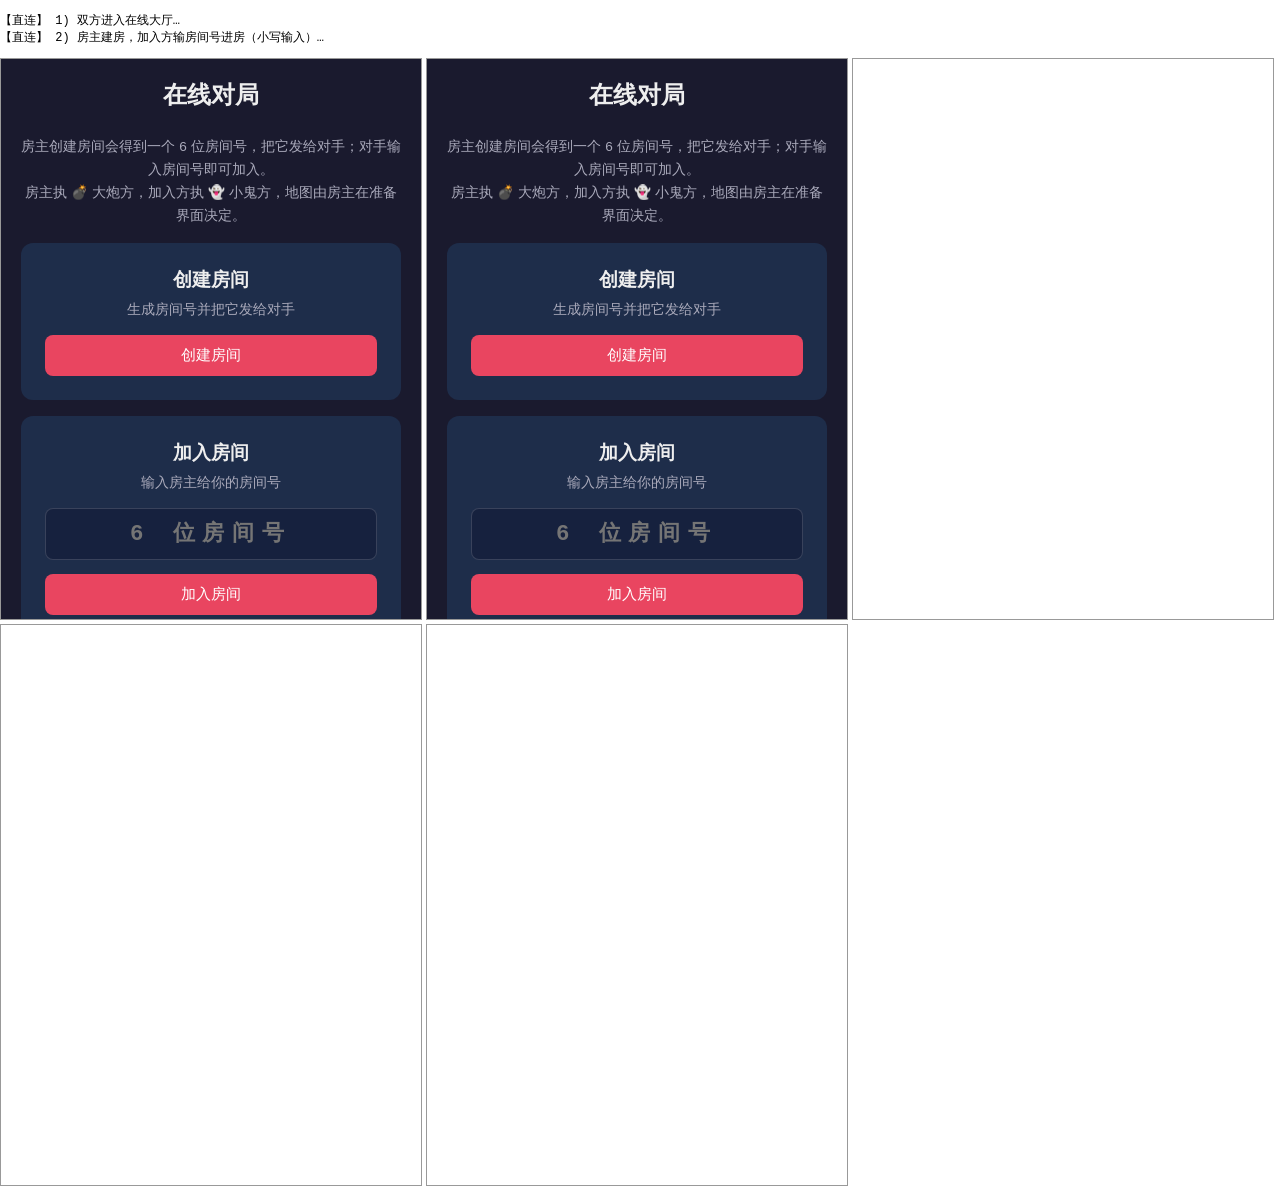
==== tests/browser/online.html @ 4be0e5d2 "联机改为"6 位房间号进房 + 直连优先/自动中继"，并新增双方准备界面 解决的问题：玩家无公网 IP，手机 5G / 校园网 / 运营商网络都在对称 NAT 后面， 纯 WebRTC 必然连不上；而" ====
<!DOCTYPE html>
<html lang="zh-CN">
<head><meta charset="UTF-8"><title>PENDING</title></head>
<body style="margin:0">
<pre id="out" style="font:12px monospace">running…</pre>
<iframe id="fa" width="420" height="560" style="border:1px solid #999"></iframe>
<iframe id="fb" width="420" height="560" style="border:1px solid #999"></iframe>
<iframe id="fd" width="420" height="560" style="border:1px solid #999"></iframe>
<iframe id="fe" width="420" height="560" style="border:1px solid #999"></iframe>
<iframe id="ff" width="420" height="560" style="border:1px solid #999"></iframe>
<script>
// 先装错误上报，保证后面的脚本即使语法出错也能被看到。
window.onerror = (msg, src, line) => {
  fetch('/progress', { method: 'POST', body: 'HARNESS ERROR: ' + msg + ' @' + line }).catch(() => {});
};
window.onunhandledrejection = (e) => {
  fetch('/progress', { method: 'POST', body: 'HARNESS REJECTION: ' + ((e.reason && e.reason.stack) || e.reason) }).catch(() => {});
};
</script>
<script>
/*
 * 用同源 iframe 各加载一份真实 index.html，跑完整的联机流程：
 *   在线大厅 → 房主建房(6 位房间号) → 加入方输房间号(故意小写) → 双方准备界面
 *   → 房主选地图开局 → 双方走子同步 → 非当前回合防护 → 两条重开路径
 *   → 第三人抢同一房间号被拒（且不影响房内对局）
 *   → 再跑一遍强制中继模式(?transport=relay) → 本地/人机冒烟
 *
 * iframe 里的 MQTT 指向 run.mjs 自带的本地 broker，所以 E2E 不依赖公网。
 * 注意：app.js 里 gameState / playerSide / room 等是 let/const 全局词法绑定，不是 window 属性，
 * 所以跨文档读取必须走 iframe 自己的 eval。
 */
const log = [];
const out = document.getElementById('out');
const say = (m) => {
  log.push(m);
  out.textContent = log.join('\n');
  fetch('/progress', { method: 'POST', body: m }).catch(() => {});
};
const wait = (ms) => new Promise(r => setTimeout(r, ms));

const G = (win, expr) => win.eval(expr);
const boardOf = (win) => JSON.stringify(G(win, 'gameState.board'));
const turnOf = (win) => G(win, 'gameState.currentTurn');
const cell = (doc, r, c) => doc.querySelector(`#game-board .board-cell[data-r="${r}"][data-c="${c}"]`);
const isActive = (doc, id) => doc.getElementById(id).classList.contains('active');

// run.mjs 起的内置 broker 就在同一个临时服务器上。
// 加 ?public=1 则不注入 broker，改走 app 里内置的公共 broker 列表（用来验证真实链路）。
const BROKER = 'ws://' + location.host + '/mqtt';
const USE_PUBLIC_BROKERS = new URLSearchParams(location.search).has('public');
const BROKER_QUERY = USE_PUBLIC_BROKERS ? '' : 'brokers=' + encodeURIComponent(BROKER);
const CODE_RE = /^[ABCDEFGHJKMNPQRSTUVWXYZ23456789]{6}$/;

function report(ok, detail) {
  document.title = ok ? 'E2E-PASS' : 'E2E-FAIL';
  say((ok ? 'PASS: ' : 'FAIL: ') + detail);
  fetch('/result', { method: 'POST', body: JSON.stringify({ ok, detail, log }) }).catch(() => {});
}

async function ready(frame) {
  for (let i = 0; i < 240; i++) {
    const win = frame.contentWindow;
    const doc = frame.contentDocument;
    if (doc && doc.readyState === 'complete' && typeof win.enterOnline === 'function' && win.CannonRoom) {
      if (win.eval('typeof GameState') === 'function' && win.eval('typeof PRESET_MAPS') === 'object') {
        // 在 iframe 自己的 realm 里收集错误：内联 onclick 里被吞掉的 async 抛错必须能看见。
        // 同时把 alert/confirm 换成不阻塞的替身，避免无头浏览器卡在弹窗上。
        win.eval(`
          window.__errs = [];
          window.__alerts = [];
          window.alert = (m) => window.__alerts.push(String(m));
          window.confirm = () => true;
          window.addEventListener('error', (e) => window.__errs.push('error: ' + e.message));
          window.addEventListener('unhandledrejection', (e) =>
            window.__errs.push('rejection: ' + ((e.reason && e.reason.stack) || e.reason)));
        `);
        return;
      }
    }
    await wait(50);
  }
  throw new Error('iframe 未能加载出 app.js');
}

async function until(predicate, ms, label) {
  const end = Date.now() + ms;
  let i = 0;
  while (Date.now() < end) {
    let ok = false;
    try { ok = predicate(); } catch { ok = false; }
    if (ok) return;
    if (++i % 25 === 0) fetch('/progress', { method: 'POST', body: '   …仍在等待: ' + label }).catch(() => {});
    await wait(100);
  }
  throw new Error('超时: ' + label);
}

// 心跳：用来区分"父页面定时器卡住"和"某个步骤在正常等待"。
let beat = 0;
setInterval(() => {
  beat++;
  fetch('/progress', { method: 'POST', body: 'heartbeat #' + beat + ' (' + beat * 2 + 's)' }).catch(() => {});
}, 2000);

async function loadFrame(frame, query) {
  frame.src = '/index.html?' + query;
  await ready(frame);
}

async function enterOnline(frame) {
  const doc = frame.contentDocument;
  doc.querySelector('#screen-menu .menu-btn[onclick="enterOnline()"]').click();
  await until(() => isActive(doc, 'screen-online-lobby'), 5000, '进入在线大厅');
}

/** 房主建房 → 加入方用小写房间号进房 → 双方进准备界面，返回房间号。 */
async function hostAndJoin(frameA, frameB) {
  const docA = frameA.contentDocument;
  const docB = frameB.contentDocument;

  docA.querySelector('#screen-online-lobby button[onclick="createRoom()"]').click();
  await until(() => CODE_RE.test(docA.getElementById('room-code-display').textContent.trim()),
    30000, '房主生成房间号');
  const code = docA.getElementById('room-code-display').textContent.trim();

  if (docA.getElementById('lobby-actions').style.display !== 'none') throw new Error('房主端未隐藏入口按钮');
  if (docA.getElementById('room-panel').style.display !== 'block') throw new Error('房主端未显示房间号面板');
  if (G(frameA.contentWindow, 'room.code') !== code) throw new Error('房间号与 room 状态不一致');

  docB.getElementById('room-code-input').value = code.toLowerCase();   // 验证房间号归一化
  docB.querySelector('#screen-online-lobby button[onclick="joinRoom()"]').click();

  await until(() => isActive(docA, 'screen-online-ready') && isActive(docB, 'screen-online-ready'),
    45000, '双方进入准备界面');
  return code;
}

/** 从真实局面里挑一个"有合法走法"的棋子，返回 {fromR,fromC,toR,toC}。 */
function pickMove(win, side) {
  return JSON.parse(G(win, `JSON.stringify((function () {
    for (const p of gameState.getAllPiecesForSide(${side})) {
      gameState.selectPiece(p.r, p.c);
      const moves = gameState.validMoves.slice();
      gameState.deselectPiece();
      if (moves.length) return { fromR: p.r, fromC: p.c, toR: moves[0].r, toC: moves[0].c };
    }
    return null;
  })())`));
}

async function playRound(frameA, frameB, mode, label) {
  const docA = frameA.contentDocument;
  const docB = frameB.contentDocument;
  const CA = frameA.contentWindow;
  const CB = frameB.contentWindow;

  say(label + ' 1) 双方进入在线大厅…');
  await enterOnline(frameA);
  await enterOnline(frameB);

  say(label + ' 2) 房主建房，加入方输房间号进房（小写输入）…');
  const code = await hostAndJoin(frameA, frameB);
  say('   房间号 ' + code + '，双方已进入准备界面');

  say(label + ' 3) 校验角色、界面可见性、连接方式…');
  if (G(CA, 'playerSide') !== 1) throw new Error(label + ' 房主应为大炮方，实为 ' + G(CA, 'playerSide'));
  if (G(CB, 'playerSide') !== 2) throw new Error(label + ' 加入方应为小鬼方，实为 ' + G(CB, 'playerSide'));
  if (G(CA, 'room.transport') !== mode) throw new Error(label + ' 房主连接方式应为 ' + mode);
  if (G(CB, 'room.transport') !== mode) throw new Error(label + ' 加入方连接方式应为 ' + mode);

  const expectText = mode === 'p2p' ? '直连模式' : '中转模式';
  for (const [doc, who] of [[docA, '房主'], [docB, '加入方']]) {
    const meta = doc.getElementById('ready-meta').textContent;
    if (meta.indexOf(expectText) === -1) throw new Error(label + ' ' + who + ' 准备界面未显示「' + expectText + '」: ' + meta);
    if (meta.indexOf(code) === -1) throw new Error(label + ' ' + who + ' 准备界面未显示房间号: ' + meta);
  }
  if (docA.getElementById('ready-host-panel').style.display === 'none') throw new Error(label + ' 房主端未显示地图设置');
  if (docB.getElementById('ready-host-panel').style.display !== 'none') throw new Error(label + ' 加入方不该看到地图设置');
  if (docB.getElementById('ready-start-btn').style.display !== 'none') throw new Error(label + ' 加入方不该看到开始按钮');
  say('   房主=大炮方可改地图，加入方=小鬼方只能等待，连接方式 ' + expectText);

  say(label + ' 4) 房主在准备界面选第 2 张地图并开局…');
  const presetBtns = docA.querySelectorAll('#preset-maps-online .preset-map-btn');
  if (presetBtns.length !== G(CA, 'PRESET_MAPS.length')) {
    throw new Error(label + ' 准备界面预设地图数量不对: ' + presetBtns.length);
  }
  presetBtns[1].click();
  const preset1 = G(CA, 'JSON.stringify(presetToInitial(PRESET_MAPS[1]).board)');
  if (docA.getElementById('board-width-online').value !== String(G(CA, 'PRESET_MAPS[1].width'))) {
    throw new Error(label + ' 选地图后宽度输入框没跟着变');
  }
  docA.getElementById('ready-start-btn').click();

  await until(() => isActive(docA, 'screen-game') && isActive(docB, 'screen-game'), 20000, '双方进入棋盘');
  if (boardOf(CA) !== boardOf(CB)) throw new Error(label + ' 初始棋盘两端不一致');
  if (boardOf(CA) !== preset1) throw new Error(label + ' 开局棋盘不是房主选的那张地图');
  if (G(CA, 'gameMode') !== 'online' || G(CB, 'gameMode') !== 'online') throw new Error(label + ' gameMode 不是 online');
  say('   双方开局棋盘一致，且等于房主选的地图 (' + G(CA, 'gameState.width') + '×' + G(CA, 'gameState.height') +
    ' / 大炮 ' + G(CA, 'gameState.countCannons()') + ' / 小鬼 ' + G(CA, 'gameState.countGhosts()') + ')');

  say(label + ' 5) 房主在真实棋盘上走一手…');
  const cannonMove = pickMove(CA, 1);
  if (!cannonMove) throw new Error(label + ' 找不到可走的大炮');
  const beforeCannon = boardOf(CA);
  cell(docA, cannonMove.fromR, cannonMove.fromC).click();
  if (!G(CA, 'gameState.selectedPiece')) throw new Error(label + ' 点击己方大炮未选中');
  cell(docA, cannonMove.toR, cannonMove.toC).click();
  await until(() => G(CA, `gameState.getPiece(${cannonMove.toR},${cannonMove.toC})`) === 1 &&
    G(CB, `gameState.getPiece(${cannonMove.toR},${cannonMove.toC})`) === 1 &&
    boardOf(CA) === boardOf(CB) && turnOf(CA) === 2 && turnOf(CB) === 2,
    20000, '房主走子同步到加入方');
  if (boardOf(CA) === beforeCannon) throw new Error(label + ' 房主本地棋盘没有变化');
  if (docB.getElementById('turn-text').textContent.indexOf('小鬼') === -1) {
    throw new Error(label + ' 加入方回合提示未更新: ' + docB.getElementById('turn-text').textContent);
  }
  say('   加入方已重放该手，轮次交给小鬼方');

  say(label + ' 6) 加入方在真实棋盘上走一手小鬼…');
  const ghostMove = pickMove(CB, 2);
  if (!ghostMove) throw new Error(label + ' 找不到可走的小鬼');
  cell(docB, ghostMove.fromR, ghostMove.fromC).click();
  if (!G(CB, 'gameState.selectedPiece')) throw new Error(label + ' 加入方点击小鬼未选中');
  cell(docB, ghostMove.toR, ghostMove.toC).click();
  await until(() => G(CB, `gameState.getPiece(${ghostMove.toR},${ghostMove.toC})`) === 2 &&
    G(CA, `gameState.getPiece(${ghostMove.toR},${ghostMove.toC})`) === 2 &&
    boardOf(CA) === boardOf(CB) && turnOf(CA) === 1 && turnOf(CB) === 1,
    20000, '加入方走子同步到房主');
  if (docA.getElementById('turn-text').textContent.indexOf('大炮') === -1) {
    throw new Error(label + ' 房主回合提示未更新: ' + docA.getElementById('turn-text').textContent);
  }
  say('   房主已重放该手，轮次交回大炮方');

  say(label + ' 7) 校验两端规则一致 + 非当前回合点不动对方棋子…');
  const capsExpr = 'gameState.getAllPiecesForSide(1).map(p => gameState.getCaptureMoves(p.r, p.c).length).join(",")';
  if (G(CA, capsExpr) !== G(CB, capsExpr)) throw new Error(label + ' 两端可用吃子数不一致');

  const ghostPiece = JSON.parse(G(CA, 'JSON.stringify(gameState.getAllPiecesForSide(2)[0])'));
  const beforeWrongTurn = boardOf(CB);
  cell(docB, ghostPiece.r, ghostPiece.c).click();   // 轮到房主，加入方不该能选中自己的小鬼
  if (G(CB, 'gameState.selectedPiece')) throw new Error(label + ' 非当前回合仍能选中棋子');
  if (boardOf(CB) !== beforeWrongTurn) throw new Error(label + ' 非当前回合的点击改变了棋盘');
  say('   两端吃子数一致，非当前回合点击被正确忽略');

  return { code, preset1 };
}

(async () => {
  const runtimeErrors = [];
  try {
    const A = document.getElementById('fa');
    const B = document.getElementById('fb');
    const D = document.getElementById('fd');
    const E = document.getElementById('fe');
    const F = document.getElementById('ff');

    // ---------- 直连模式 ----------
    await loadFrame(A, BROKER_QUERY);
    await loadFrame(B, BROKER_QUERY);
    const round1 = await playRound(A, B, 'p2p', '【直连】');

    // ---------- 重开的两条路径 ----------
    const docA = A.contentDocument;
    const docB = B.contentDocument;
    const CA = A.contentWindow;
    const CB = B.contentWindow;

    say('【直连】 8) 加入方点「再来一局」，房主应重置双方棋盘…');
    const initial = round1.preset1;
    G(CB, 'restartGame()');
    await until(() => boardOf(CA) === boardOf(CB) && boardOf(CA) === initial && turnOf(CA) === 1 && turnOf(CB) === 1,
      20000, '加入方请求重开同步');
    say('   双方已重置为房主选的初始局面（restartRequest → start 路径）');

    say('【直连】 9) 房主先走一手，再点「再来一局」…');
    const advance = pickMove(CA, 1);
    cell(docA, advance.fromR, advance.fromC).click();
    cell(docA, advance.toR, advance.toC).click();
    await until(() => boardOf(CA) === boardOf(CB) && turnOf(CA) === 2, 20000, '重开前先走一手');
    G(CA, 'restartGame()');
    await until(() => boardOf(CA) === boardOf(CB) && boardOf(CA) === initial && turnOf(CA) === 1, 20000, '房主直接重开同步');
    say('   双方已重置（房主直发 start 路径）');

    say('【直连】 10) 第三个页面抢同一房间号，应被拒绝且不影响房内对局…');
    await loadFrame(F, BROKER_QUERY);
    await enterOnline(F);
    const docF = F.contentDocument;
    const CF = F.contentWindow;
    docF.getElementById('room-code-input').value = round1.code;
    docF.querySelector('#screen-online-lobby button[onclick="joinRoom()"]').click();
    await until(() => G(CF, '__alerts').some((m) => m.indexOf('已经有对手') !== -1), 20000, '第三人被拒绝');
    if (G(CF, 'room') !== null) throw new Error('第三人被拒后没有清理房间状态');
    await wait(500);
    if (!isActive(docA, 'screen-game') || !isActive(docB, 'screen-game')) throw new Error('房内对局被第三人影响');
    if (boardOf(CA) !== boardOf(CB)) throw new Error('房内对局因此不同步');
    say('   第三人收到「已经有对手了」，房内对局不受影响');

    // ---------- 强制中继模式 ----------
    const relayQuery = (BROKER_QUERY ? BROKER_QUERY + '&' : '') + 'transport=relay';
    await loadFrame(D, relayQuery);
    await loadFrame(E, relayQuery);
    await playRound(D, E, 'relay', '【中继】');

    // ---------- 本地 / 人机冒烟 ----------
    say('【本地/人机】 11) 冒烟测试…');
    F.contentWindow.eval('leaveOnline()');
    await until(() => isActive(docF, 'screen-menu'), 5000, '返回主菜单');

    docF.querySelector('#screen-menu .menu-btn[onclick*="local-setup"]').click();
    docF.querySelector('#screen-local-setup .start-btn').click();
    await until(() => isActive(docF, 'screen-game') && G(CF, 'gameState'), 8000, '本地对局开局');
    const localMove = pickMove(CF, 1);
    cell(docF, localMove.fromR, localMove.fromC).click();
    cell(docF, localMove.toR, localMove.toC).click();
    if (G(CF, 'gameState.currentTurn') !== 2) throw new Error('本地对局走子后轮次不对: ' + G(CF, 'gameState.currentTurn'));
    say('   本地对局可开局、可走子');

    docF.querySelector('#screen-menu .menu-btn[onclick*="ai-setup"]').click();
    docF.querySelector('#screen-ai-setup .start-btn').click();
    await until(() => isActive(docF, 'screen-game') && G(CF, 'gameState.countCannons()') > 0, 8000, '人机对局开局');
    say('   人机对局可开局（大炮 ' + G(CF, 'gameState.countCannons()') + ' 门 / 小鬼 ' + G(CF, 'gameState.countGhosts()') + ' 只）');

    say('12) 收集各页面里被吞掉的异常…');
    if (runtimeErrors.length) throw new Error('页面运行时报错: ' + runtimeErrors.join(' | '));
    for (const [frame, who] of [[A, '直连房主'], [B, '直连加入方'], [D, '中继房主'], [E, '中继加入方'], [F, '本地/人机']]) {
      const errs = G(frame.contentWindow, 'window.__errs.join(" | ")');
      if (errs) throw new Error(who + ' 页面内异常: ' + errs);
    }

    report(true, '完整联机流程通过：房间号 ' + round1.code +
      ' → 双方准备界面 → 房主选地图开局 → 双方走子一致（直连模式 + 强制中继模式各一遍）');
  } catch (e) {
    // 失败时把各 iframe 里被吞掉的 alert / 异常一起带出来，否则只能看到一句"超时"。
    let extra = '';
    for (const [id, who] of [['fa', '页A'], ['fb', '页B'], ['fd', '页D'], ['fe', '页E'], ['ff', '页F']]) {
      try {
        const win = document.getElementById(id).contentWindow;
        const alerts = win.__alerts || [];
        const errs = win.__errs || [];
        if (alerts.length) extra += '\n' + who + ' alert: ' + alerts.join(' | ');
        if (errs.length) extra += '\n' + who + ' err: ' + errs.join(' | ');
        extra += '\n' + who + ' state: screen=' + win.eval('currentScreen') +
          ' room=' + win.eval('room ? room.transport || "未定" : "无"');
      } catch { /* 该页还没起来 */ }
    }
    report(false, ((e && e.stack) || String(e)) + extra);
  }
})();
</script>
</body>
</html>
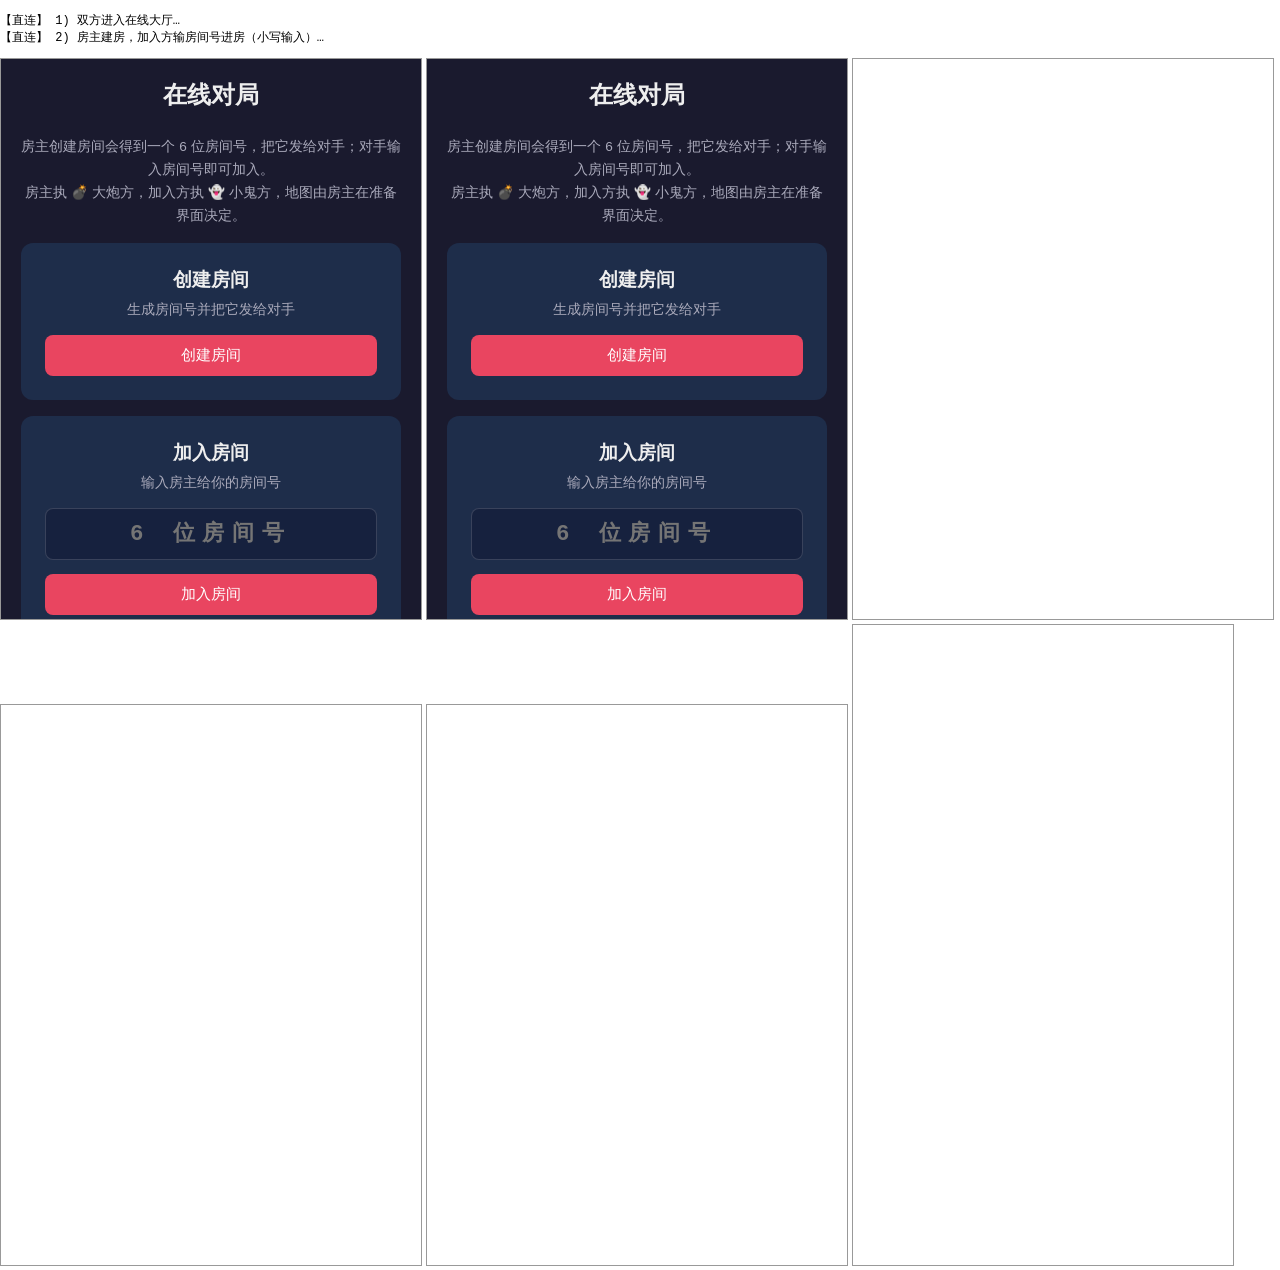
==== commit 1eee1e50: "修复手机端棋子错位、房主可选边、对手离开后可重进，并重做人机难度 1. 手机端棋子对不上棋盘交点：棋盘是 flex 子项、画布是 width:100%、格子是按 px 绝对    定位的，可用宽度不够" ====
--- a/tests/browser/online.html
+++ b/tests/browser/online.html
@@ -8,6 +8,8 @@
 <iframe id="fd" width="420" height="560" style="border:1px solid #999"></iframe>
 <iframe id="fe" width="420" height="560" style="border:1px solid #999"></iframe>
 <iframe id="ff" width="420" height="560" style="border:1px solid #999"></iframe>
+<!-- 手机宽度：用来复现/防回归"棋盘被压扁导致棋子对不上交点" -->
+<iframe id="fm" width="380" height="640" style="border:1px solid #999"></iframe>
 <script>
 // 先装错误上报，保证后面的脚本即使语法出错也能被看到。
 window.onerror = (msg, src, line) => {
@@ -107,6 +109,75 @@
   await ready(frame);
 }
 
+/**
+ * 量"棋子有没有对准网格交点"。
+ *
+ * 网格是画在 canvas 上的，交点在画布坐标系的 (c*cs+cs/2, r*cs+cs/2)；
+ * 格子是按 px 绝对定位的 DOM。两者只有在"画布 CSS 尺寸 == 棋盘尺寸"时才重合 ——
+ * 一旦棋盘被 flex 压缩，画布会跟着缩放而格子不会，棋子就会越靠边越偏。
+ * 所以这里同时检查：棋盘没被压缩、画布与棋盘同尺寸、画布位图按 DPR 放大、以及
+ * 每个格子中心与它对应交点的实际偏差。
+ */
+function measureAlignment(win, doc, boardId, w, h) {
+  const board = doc.getElementById(boardId);
+  const canvas = board.querySelector('.board-canvas');
+  const boardRect = board.getBoundingClientRect();
+  const canvasRect = canvas.getBoundingClientRect();
+  const cs = win.eval('cellSize');
+  const dpr = win.devicePixelRatio || 1;
+  // 画布位图是 DPR 放大过的，换算回它的 CSS 像素坐标系才能算比例
+  const scaleX = canvasRect.width / (canvas.width / dpr);
+  const scaleY = canvasRect.height / (canvas.height / dpr);
+
+  let maxDeviation = 0;
+  let checked = 0;
+  for (const cell of board.querySelectorAll('.board-cell')) {
+    const r = Number(cell.dataset.r);
+    const c = Number(cell.dataset.c);
+    const rect = cell.getBoundingClientRect();
+    const expectedX = canvasRect.left + (c * cs + cs / 2) * scaleX;
+    const expectedY = canvasRect.top + (r * cs + cs / 2) * scaleY;
+    maxDeviation = Math.max(
+      maxDeviation,
+      Math.abs(rect.left + rect.width / 2 - expectedX),
+      Math.abs(rect.top + rect.height / 2 - expectedY)
+    );
+    checked++;
+  }
+
+  return {
+    checked,
+    expectedCount: w * h,
+    cellSize: cs,
+    dpr,
+    boardWidth: boardRect.width,
+    expectedBoardWidth: w * cs,
+    canvasWidth: canvasRect.width,
+    canvasBitmapWidth: canvas.width,
+    maxDeviation
+  };
+}
+
+function assertAligned(align, label) {
+  if (align.checked !== align.expectedCount) {
+    throw new Error(label + ' 格子数不对: ' + align.checked + ' / ' + align.expectedCount);
+  }
+  if (Math.abs(align.boardWidth - align.expectedBoardWidth) > 0.5) {
+    throw new Error(label + ' 棋盘被压缩了：实际 ' + align.boardWidth + 'px，应为 ' +
+      align.expectedBoardWidth + 'px（画布会跟着缩放、格子不会，于是棋子与网格错开）');
+  }
+  if (Math.abs(align.canvasWidth - align.boardWidth) > 0.5) {
+    throw new Error(label + ' 画布尺寸与棋盘不一致：画布 ' + align.canvasWidth + 'px，棋盘 ' + align.boardWidth + 'px');
+  }
+  if (Math.abs(align.canvasBitmapWidth - align.expectedBoardWidth * align.dpr) > 1) {
+    throw new Error(label + ' 画布位图没有按 DPR 放大：' + align.canvasBitmapWidth + 'px，应为 ' +
+      (align.expectedBoardWidth * align.dpr) + 'px（高分屏上网格会糊）');
+  }
+  if (align.maxDeviation > 0.75) {
+    throw new Error(label + ' 棋子与网格交点错位：最大偏差 ' + align.maxDeviation.toFixed(3) + 'px');
+  }
+}
+
 async function enterOnline(frame) {
   const doc = frame.contentDocument;
   doc.querySelector('#screen-menu .menu-btn[onclick="enterOnline()"]').click();
@@ -148,7 +219,8 @@
   })())`));
 }
 
-async function playRound(frameA, frameB, mode, label) {
+/** hostSide: 'cannon'（默认，房主执大炮）或 'ghost'（房主执小鬼，用来验证换边同步）。 */
+async function playRound(frameA, frameB, mode, label, hostSide = 'cannon') {
   const docA = frameA.contentDocument;
   const docB = frameB.contentDocument;
   const CA = frameA.contentWindow;
@@ -162,9 +234,28 @@
   const code = await hostAndJoin(frameA, frameB);
   say('   房间号 ' + code + '，双方已进入准备界面');
 
+  if (hostSide === 'ghost') {
+    say(label + ' 2.5) 房主改执小鬼方，加入方应自动换成大炮方…');
+    docA.querySelector('#side-select .side-btn[data-side="ghost"]').click();
+    await until(() => G(CA, 'playerSide') === 2 && G(CB, 'playerSide') === 1, 10000, '加入方收到换边');
+    if (docA.getElementById('ready-role').textContent.indexOf('小鬼') === -1) {
+      throw new Error(label + ' 房主准备界面没显示小鬼方: ' + docA.getElementById('ready-role').textContent);
+    }
+    if (docB.getElementById('ready-role').textContent.indexOf('大炮') === -1) {
+      throw new Error(label + ' 加入方准备界面没跟着换成大炮方: ' + docB.getElementById('ready-role').textContent);
+    }
+    const selected = docA.querySelector('#side-select .side-btn.selected');
+    if (!selected || selected.dataset.side !== 'ghost') throw new Error(label + ' 房主选边的选中态不对');
+    say('   房主=小鬼方，加入方=大炮方（换边已同步）');
+  }
+
   say(label + ' 3) 校验角色、界面可见性、连接方式…');
-  if (G(CA, 'playerSide') !== 1) throw new Error(label + ' 房主应为大炮方，实为 ' + G(CA, 'playerSide'));
-  if (G(CB, 'playerSide') !== 2) throw new Error(label + ' 加入方应为小鬼方，实为 ' + G(CB, 'playerSide'));
+  if (G(CA, 'playerSide') !== (hostSide === 'ghost' ? 2 : 1)) {
+    throw new Error(label + ' 房主执子方不对，实为 ' + G(CA, 'playerSide'));
+  }
+  if (G(CB, 'playerSide') !== (hostSide === 'ghost' ? 1 : 2)) {
+    throw new Error(label + ' 加入方执子方不对，实为 ' + G(CB, 'playerSide'));
+  }
   if (G(CA, 'room.transport') !== mode) throw new Error(label + ' 房主连接方式应为 ' + mode);
   if (G(CB, 'room.transport') !== mode) throw new Error(label + ' 加入方连接方式应为 ' + mode);
 
@@ -177,7 +268,7 @@
   if (docA.getElementById('ready-host-panel').style.display === 'none') throw new Error(label + ' 房主端未显示地图设置');
   if (docB.getElementById('ready-host-panel').style.display !== 'none') throw new Error(label + ' 加入方不该看到地图设置');
   if (docB.getElementById('ready-start-btn').style.display !== 'none') throw new Error(label + ' 加入方不该看到开始按钮');
-  say('   房主=大炮方可改地图，加入方=小鬼方只能等待，连接方式 ' + expectText);
+  say('   房主可改地图和站位，加入方只能等待，连接方式 ' + expectText);
 
   say(label + ' 4) 房主在准备界面选第 2 张地图并开局…');
   const presetBtns = docA.querySelectorAll('#preset-maps-online .preset-map-btn');
@@ -195,53 +286,110 @@
   if (boardOf(CA) !== boardOf(CB)) throw new Error(label + ' 初始棋盘两端不一致');
   if (boardOf(CA) !== preset1) throw new Error(label + ' 开局棋盘不是房主选的那张地图');
   if (G(CA, 'gameMode') !== 'online' || G(CB, 'gameMode') !== 'online') throw new Error(label + ' gameMode 不是 online');
+  if (G(CA, 'playerSide') !== (hostSide === 'ghost' ? 2 : 1) || G(CB, 'playerSide') !== (hostSide === 'ghost' ? 1 : 2)) {
+    throw new Error(label + ' 开局后的执子方与准备界面不一致');
+  }
   say('   双方开局棋盘一致，且等于房主选的地图 (' + G(CA, 'gameState.width') + '×' + G(CA, 'gameState.height') +
     ' / 大炮 ' + G(CA, 'gameState.countCannons()') + ' / 小鬼 ' + G(CA, 'gameState.countGhosts()') + ')');
 
-  say(label + ' 5) 房主在真实棋盘上走一手…');
-  const cannonMove = pickMove(CA, 1);
+  // 谁执大炮谁先走，跟房主选边无关，所以这里按 playerSide 找出双方，而不是写死房主。
+  const cannonWin = G(CA, 'playerSide') === 1 ? CA : CB;
+  const cannonDoc = cannonWin === CA ? docA : docB;
+  const ghostWin = cannonWin === CA ? CB : CA;
+  const ghostDoc = cannonWin === CA ? docB : docA;
+  const cannonWho = cannonWin === CA ? '房主' : '加入方';
+
+  say(label + ' 5) 大炮方（' + cannonWho + '）先走一手…');
+  const cannonMove = pickMove(cannonWin, 1);
   if (!cannonMove) throw new Error(label + ' 找不到可走的大炮');
-  const beforeCannon = boardOf(CA);
-  cell(docA, cannonMove.fromR, cannonMove.fromC).click();
-  if (!G(CA, 'gameState.selectedPiece')) throw new Error(label + ' 点击己方大炮未选中');
-  cell(docA, cannonMove.toR, cannonMove.toC).click();
-  await until(() => G(CA, `gameState.getPiece(${cannonMove.toR},${cannonMove.toC})`) === 1 &&
-    G(CB, `gameState.getPiece(${cannonMove.toR},${cannonMove.toC})`) === 1 &&
+  const beforeCannon = boardOf(cannonWin);
+  cell(cannonDoc, cannonMove.fromR, cannonMove.fromC).click();
+  if (!G(cannonWin, 'gameState.selectedPiece')) throw new Error(label + ' 点击己方大炮未选中');
+  cell(cannonDoc, cannonMove.toR, cannonMove.toC).click();
+  await until(() => G(cannonWin, `gameState.getPiece(${cannonMove.toR},${cannonMove.toC})`) === 1 &&
+    G(ghostWin, `gameState.getPiece(${cannonMove.toR},${cannonMove.toC})`) === 1 &&
     boardOf(CA) === boardOf(CB) && turnOf(CA) === 2 && turnOf(CB) === 2,
-    20000, '房主走子同步到加入方');
-  if (boardOf(CA) === beforeCannon) throw new Error(label + ' 房主本地棋盘没有变化');
-  if (docB.getElementById('turn-text').textContent.indexOf('小鬼') === -1) {
-    throw new Error(label + ' 加入方回合提示未更新: ' + docB.getElementById('turn-text').textContent);
-  }
-  say('   加入方已重放该手，轮次交给小鬼方');
-
-  say(label + ' 6) 加入方在真实棋盘上走一手小鬼…');
-  const ghostMove = pickMove(CB, 2);
+    20000, '大炮方走子同步到对手');
+  if (boardOf(cannonWin) === beforeCannon) throw new Error(label + ' 大炮方本地棋盘没有变化');
+  if (ghostDoc.getElementById('turn-text').textContent.indexOf('小鬼') === -1) {
+    throw new Error(label + ' 小鬼方回合提示未更新: ' + ghostDoc.getElementById('turn-text').textContent);
+  }
+  say('   对手已重放该手，轮次交给小鬼方');
+
+  say(label + ' 6) 小鬼方在真实棋盘上走一手…');
+  const ghostMove = pickMove(ghostWin, 2);
   if (!ghostMove) throw new Error(label + ' 找不到可走的小鬼');
-  cell(docB, ghostMove.fromR, ghostMove.fromC).click();
-  if (!G(CB, 'gameState.selectedPiece')) throw new Error(label + ' 加入方点击小鬼未选中');
-  cell(docB, ghostMove.toR, ghostMove.toC).click();
-  await until(() => G(CB, `gameState.getPiece(${ghostMove.toR},${ghostMove.toC})`) === 2 &&
-    G(CA, `gameState.getPiece(${ghostMove.toR},${ghostMove.toC})`) === 2 &&
+  cell(ghostDoc, ghostMove.fromR, ghostMove.fromC).click();
+  if (!G(ghostWin, 'gameState.selectedPiece')) throw new Error(label + ' 点击小鬼未选中');
+  cell(ghostDoc, ghostMove.toR, ghostMove.toC).click();
+  await until(() => G(ghostWin, `gameState.getPiece(${ghostMove.toR},${ghostMove.toC})`) === 2 &&
+    G(cannonWin, `gameState.getPiece(${ghostMove.toR},${ghostMove.toC})`) === 2 &&
     boardOf(CA) === boardOf(CB) && turnOf(CA) === 1 && turnOf(CB) === 1,
-    20000, '加入方走子同步到房主');
-  if (docA.getElementById('turn-text').textContent.indexOf('大炮') === -1) {
-    throw new Error(label + ' 房主回合提示未更新: ' + docA.getElementById('turn-text').textContent);
-  }
-  say('   房主已重放该手，轮次交回大炮方');
+    20000, '小鬼方走子同步到对手');
+  if (cannonDoc.getElementById('turn-text').textContent.indexOf('大炮') === -1) {
+    throw new Error(label + ' 大炮方回合提示未更新: ' + cannonDoc.getElementById('turn-text').textContent);
+  }
+  say('   对手已重放该手，轮次交回大炮方');
 
   say(label + ' 7) 校验两端规则一致 + 非当前回合点不动对方棋子…');
   const capsExpr = 'gameState.getAllPiecesForSide(1).map(p => gameState.getCaptureMoves(p.r, p.c).length).join(",")';
   if (G(CA, capsExpr) !== G(CB, capsExpr)) throw new Error(label + ' 两端可用吃子数不一致');
 
-  const ghostPiece = JSON.parse(G(CA, 'JSON.stringify(gameState.getAllPiecesForSide(2)[0])'));
-  const beforeWrongTurn = boardOf(CB);
-  cell(docB, ghostPiece.r, ghostPiece.c).click();   // 轮到房主，加入方不该能选中自己的小鬼
-  if (G(CB, 'gameState.selectedPiece')) throw new Error(label + ' 非当前回合仍能选中棋子');
-  if (boardOf(CB) !== beforeWrongTurn) throw new Error(label + ' 非当前回合的点击改变了棋盘');
+  const ghostPiece = JSON.parse(G(ghostWin, 'JSON.stringify(gameState.getAllPiecesForSide(2)[0])'));
+  const beforeWrongTurn = boardOf(ghostWin);
+  cell(ghostDoc, ghostPiece.r, ghostPiece.c).click();   // 轮到大炮，小鬼方不该能选中自己的小鬼
+  if (G(ghostWin, 'gameState.selectedPiece')) throw new Error(label + ' 非当前回合仍能选中棋子');
+  if (boardOf(ghostWin) !== beforeWrongTurn) throw new Error(label + ' 非当前回合的点击改变了棋盘');
   say('   两端吃子数一致，非当前回合点击被正确忽略');
 
-  return { code, preset1 };
+  return { code, preset1, cannonWin, cannonDoc, ghostWin, ghostDoc };
+}
+
+/**
+ * 对手离开房间后，必须还能用同一个房间号回来。
+ * （曾经房主的 _guestSid/transport 一直留着，重进只会被回 busy，人就再也进不来了。）
+ */
+async function rejoinRound(frameA, frameB, code, label) {
+  const docA = frameA.contentDocument;
+  const docB = frameB.contentDocument;
+  const CA = frameA.contentWindow;
+  const CB = frameB.contentWindow;
+
+  say(label + ' 加入方点「返回」离开对局…');
+  G(CB, 'backToMenu()');
+  await until(() => isActive(docB, 'screen-menu') && G(CB, 'room') === null, 8000, '加入方回到主菜单');
+  // 这里就是 bug 的根：房主必须解除配对，否则后面那个 join 会被回 busy
+  await until(() => G(CA, 'room._guestSid') === null && G(CA, 'room.transport') === null,
+    10000, '房主解除与离开者的配对');
+  await until(() => docA.getElementById('game-status').textContent.indexOf('对手已离开') !== -1,
+    10000, '房主收到对手离开的提示');
+
+  say(label + ' 加入方用同一个房间号重进…');
+  G(CB, 'enterOnline()');
+  await until(() => isActive(docB, 'screen-online-lobby'), 5000, '加入方回到大厅');
+  docB.getElementById('room-code-input').value = code.toLowerCase();   // 顺便再验证一次归一化
+  docB.querySelector('#screen-online-lobby button[onclick="joinRoom()"]').click();
+
+  await until(() => isActive(docB, 'screen-online-ready') && isActive(docA, 'screen-online-ready'),
+    25000, '双方回到准备界面');
+  const alerts = G(CB, '__alerts');
+  if (alerts.length) throw new Error(label + ' 重进时弹了错误: ' + alerts.join(' / '));
+  if (G(CA, 'room.transport') === null) throw new Error(label + ' 重进后房主没有重新配对');
+  say('   双方已回到准备界面，房间号仍是 ' + code);
+
+  say(label + ' 房主重新开局，重进后的走子仍然同步…');
+  docA.getElementById('ready-start-btn').click();
+  await until(() => isActive(docA, 'screen-game') && isActive(docB, 'screen-game'), 20000, '重进后重新开局');
+  if (boardOf(CA) !== boardOf(CB)) throw new Error(label + ' 重进后开局棋盘不一致');
+
+  const cannonWin = G(CA, 'playerSide') === 1 ? CA : CB;
+  const cannonDoc = cannonWin === CA ? docA : docB;
+  const move = pickMove(cannonWin, 1);
+  if (!move) throw new Error(label + ' 重进后找不到可走的大炮');
+  cell(cannonDoc, move.fromR, move.fromC).click();
+  cell(cannonDoc, move.toR, move.toC).click();
+  await until(() => boardOf(CA) === boardOf(CB) && turnOf(CA) === 2, 20000, '重进后的走子同步');
+  say('   重进后的对局已恢复同步');
 }
 
 (async () => {
@@ -253,10 +401,10 @@
     const E = document.getElementById('fe');
     const F = document.getElementById('ff');
 
-    // ---------- 直连模式 ----------
+    // ---------- 直连模式：房主改执小鬼，加入方自动成大炮方 ----------
     await loadFrame(A, BROKER_QUERY);
     await loadFrame(B, BROKER_QUERY);
-    const round1 = await playRound(A, B, 'p2p', '【直连】');
+    const round1 = await playRound(A, B, 'p2p', '【直连】', 'ghost');
 
     // ---------- 重开的两条路径 ----------
     const docA = A.contentDocument;
@@ -271,14 +419,14 @@
       20000, '加入方请求重开同步');
     say('   双方已重置为房主选的初始局面（restartRequest → start 路径）');
 
-    say('【直连】 9) 房主先走一手，再点「再来一局」…');
-    const advance = pickMove(CA, 1);
-    cell(docA, advance.fromR, advance.fromC).click();
-    cell(docA, advance.toR, advance.toC).click();
+    say('【直连】 9) 大炮方先走一手，再点「再来一局」…');
+    const advance = pickMove(round1.cannonWin, 1);
+    cell(round1.cannonDoc, advance.fromR, advance.fromC).click();
+    cell(round1.cannonDoc, advance.toR, advance.toC).click();
     await until(() => boardOf(CA) === boardOf(CB) && turnOf(CA) === 2, 20000, '重开前先走一手');
     G(CA, 'restartGame()');
     await until(() => boardOf(CA) === boardOf(CB) && boardOf(CA) === initial && turnOf(CA) === 1, 20000, '房主直接重开同步');
-    say('   双方已重置（房主直发 start 路径）');
+    say('   双方已重置（房主直发 start 路径，房主执小鬼也能重开）');
 
     say('【直连】 10) 第三个页面抢同一房间号，应被拒绝且不影响房内对局…');
     await loadFrame(F, BROKER_QUERY);
@@ -294,11 +442,46 @@
     if (boardOf(CA) !== boardOf(CB)) throw new Error('房内对局因此不同步');
     say('   第三人收到「已经有对手了」，房内对局不受影响');
 
+    // ---------- 对手离开后还能用同一个房间号回来（直连） ----------
+    say('【直连】 11) 加入方离开后，用同一个房间号重进…');
+    await rejoinRound(A, B, round1.code, '【直连重进】');
+
     // ---------- 强制中继模式 ----------
     const relayQuery = (BROKER_QUERY ? BROKER_QUERY + '&' : '') + 'transport=relay';
     await loadFrame(D, relayQuery);
     await loadFrame(E, relayQuery);
-    await playRound(D, E, 'relay', '【中继】');
+    const round2 = await playRound(D, E, 'relay', '【中继】');
+
+    // ---------- 中继模式下的重进（走的是 MQTT 信令，路径与直连不同） ----------
+    say('【中继】 12) 加入方离开后，用同一个房间号重进…');
+    await rejoinRound(D, E, round2.code, '【中继重进】');
+
+    // ---------- 手机窄屏：棋子必须对准网格交点 ----------
+    say('【手机窄屏】校验棋子与网格交点是否对齐…');
+    const M = document.getElementById('fm');
+    await loadFrame(M, BROKER_QUERY);
+    const docM = M.contentDocument;
+    const CM = M.contentWindow;
+
+    docM.querySelector('#screen-menu .menu-btn[onclick*="local-setup"]').click();
+    docM.querySelector('#screen-local-setup .start-btn').click();
+    await until(() => isActive(docM, 'screen-game') && G(CM, 'gameState'), 8000, '窄屏本地对局开局');
+
+    const gameAlign = measureAlignment(CM, docM, 'game-board', G(CM, 'gameState.width'), G(CM, 'gameState.height'));
+    assertAligned(gameAlign, '窄屏对局棋盘');
+    say('   对局棋盘 ' + gameAlign.boardWidth + 'px / 格子 ' + gameAlign.cellSize + 'px / DPR ' + gameAlign.dpr +
+      '，最大偏差 ' + gameAlign.maxDeviation.toFixed(3) + 'px');
+
+    G(CM, 'backToMenu()');
+    await until(() => isActive(docM, 'screen-menu'), 5000, '窄屏返回菜单');
+    docM.querySelector('#screen-menu .menu-btn[onclick*="local-setup"]').click();
+    docM.querySelector('#screen-local-setup button[onclick="showEditor(\'local\')"]').click();
+    await until(() => isActive(docM, 'screen-editor'), 5000, '窄屏进入地图编辑器');
+
+    const editorAlign = measureAlignment(CM, docM, 'editor-board', G(CM, 'editorState.width'), G(CM, 'editorState.height'));
+    assertAligned(editorAlign, '窄屏编辑器棋盘');
+    say('   编辑器棋盘 ' + editorAlign.boardWidth + 'px / 格子 ' + editorAlign.cellSize + 'px，最大偏差 ' +
+      editorAlign.maxDeviation.toFixed(3) + 'px');
 
     // ---------- 本地 / 人机冒烟 ----------
     say('【本地/人机】 11) 冒烟测试…');
@@ -315,9 +498,35 @@
     say('   本地对局可开局、可走子');
 
     docF.querySelector('#screen-menu .menu-btn[onclick*="ai-setup"]').click();
-    docF.querySelector('#screen-ai-setup .start-btn').click();
-    await until(() => isActive(docF, 'screen-game') && G(CF, 'gameState.countCannons()') > 0, 8000, '人机对局开局');
-    say('   人机对局可开局（大炮 ' + G(CF, 'gameState.countCannons()') + ' 门 / 小鬼 ' + G(CF, 'gameState.countGhosts()') + ' 只）');
+    await until(() => isActive(docF, 'screen-ai-setup'), 5000, '进入人机设置界面');
+    say('   人机默认地图：大炮 ' + G(CF, 'PRESET_MAPS[selectedPreset.ai].cannons.length') +
+      ' 门 / 小鬼 ' + G(CF, 'PRESET_MAPS[selectedPreset.ai].ghosts.length') + ' 只');
+
+    // 三种难度都要真的在浏览器里出招：深度 1/2/4 的搜索不能报错、不能把界面卡住
+    for (const difficulty of ['easy', 'normal', 'hard']) {
+      docF.querySelector('#screen-menu .menu-btn[onclick*="ai-setup"]').click();
+      await until(() => isActive(docF, 'screen-ai-setup'), 5000, difficulty + ' 进入人机设置界面');
+      docF.getElementById('diff-' + difficulty).click();
+      if (G(CF, 'aiDifficulty') !== difficulty) throw new Error('难度没切到 ' + difficulty);
+      docF.querySelector('#screen-ai-setup .start-btn').click();
+      await until(() => isActive(docF, 'screen-game') && G(CF, 'gameState'), 8000, difficulty + ' 人机开局');
+
+      const mySide = G(CF, 'playerSide');
+      await until(() => G(CF, 'gameState.currentTurn') === mySide, 20000, difficulty + ' 轮到我走');
+      const myMove = pickMove(CF, mySide);
+      if (!myMove) throw new Error(difficulty + ' 找不到我方棋子');
+      cell(docF, myMove.fromR, myMove.fromC).click();
+      cell(docF, myMove.toR, myMove.toC).click();
+      const afterMine = boardOf(CF);
+
+      const startedAt = Date.now();
+      await until(() => G(CF, 'gameState.currentTurn') === mySide && boardOf(CF) !== afterMine,
+        20000, difficulty + ' 人机应当回走一手');
+      say('   ' + difficulty + ' 人机已回走（' + (Date.now() - startedAt) + 'ms，含 400ms 出招延时）');
+
+      G(CF, 'backToMenu()');
+      await until(() => isActive(docF, 'screen-menu'), 5000, difficulty + ' 返回菜单');
+    }
 
     say('12) 收集各页面里被吞掉的异常…');
     if (runtimeErrors.length) throw new Error('页面运行时报错: ' + runtimeErrors.join(' | '));
